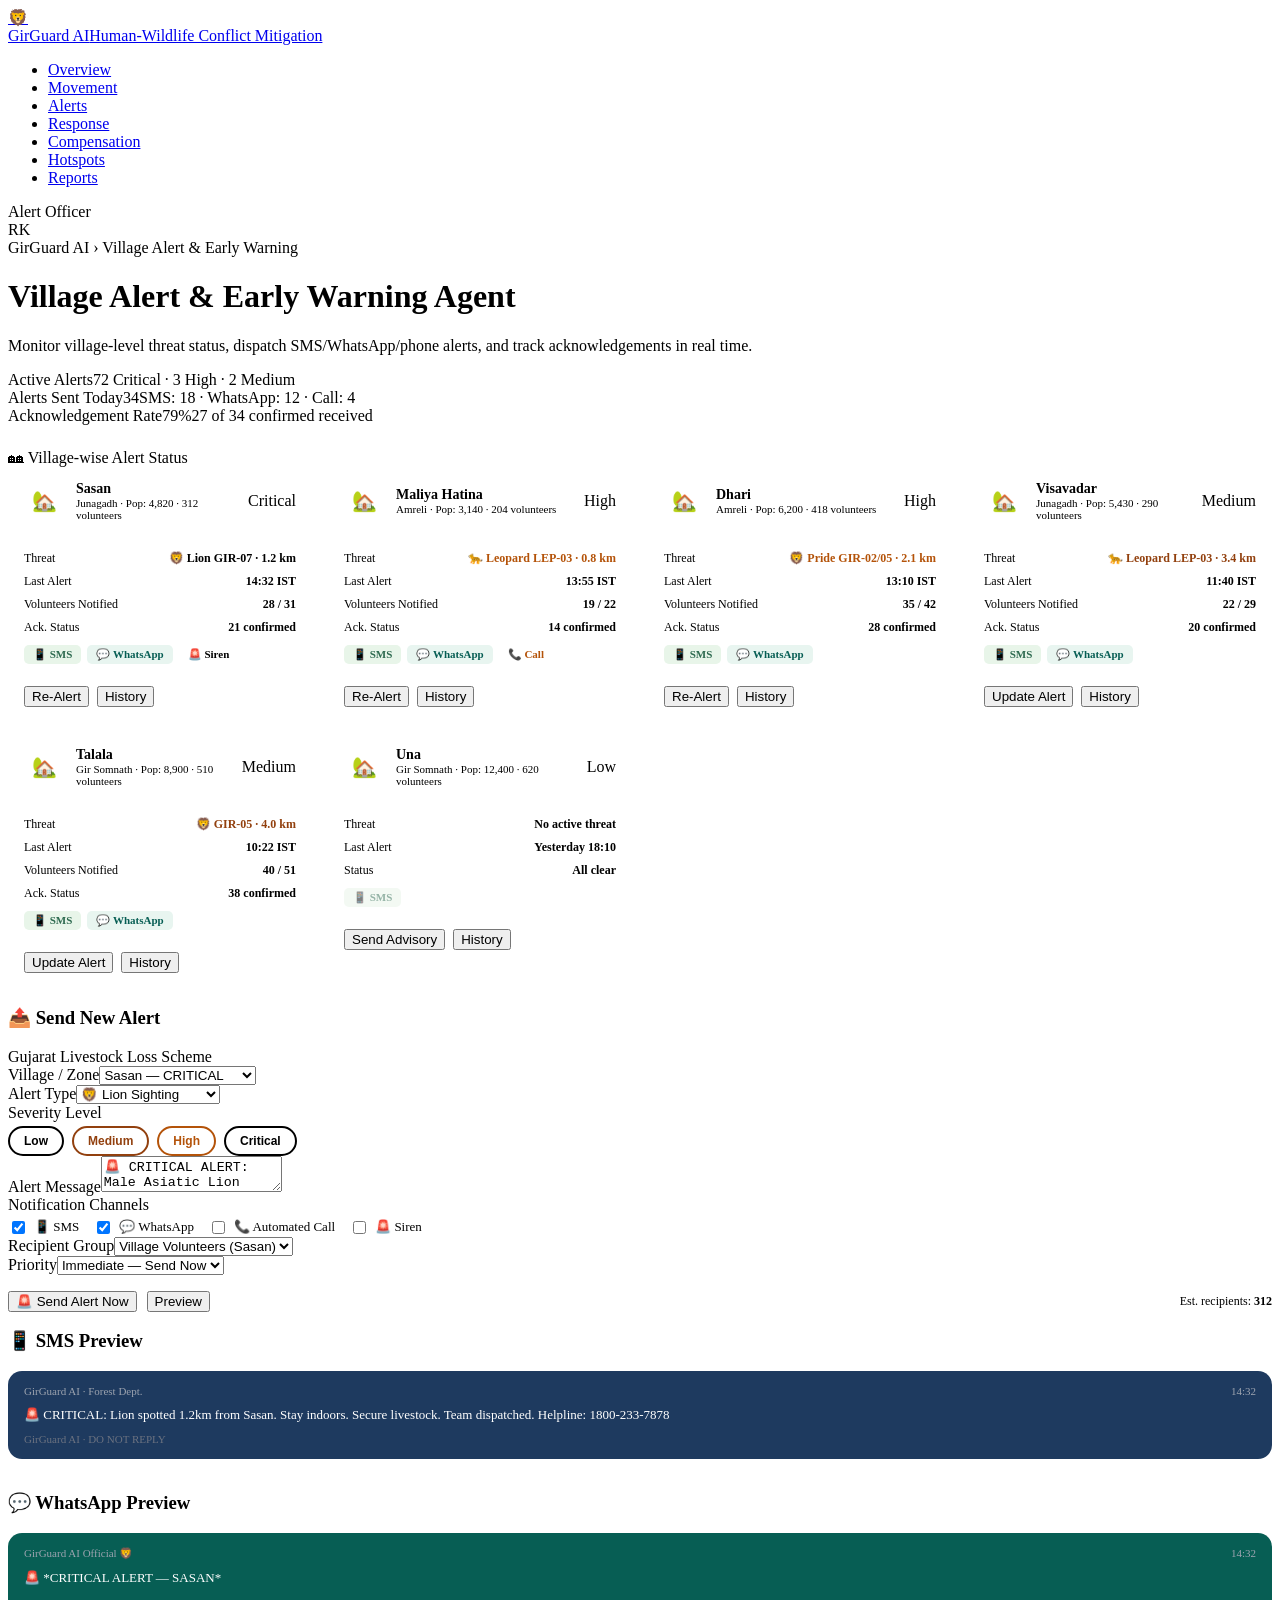
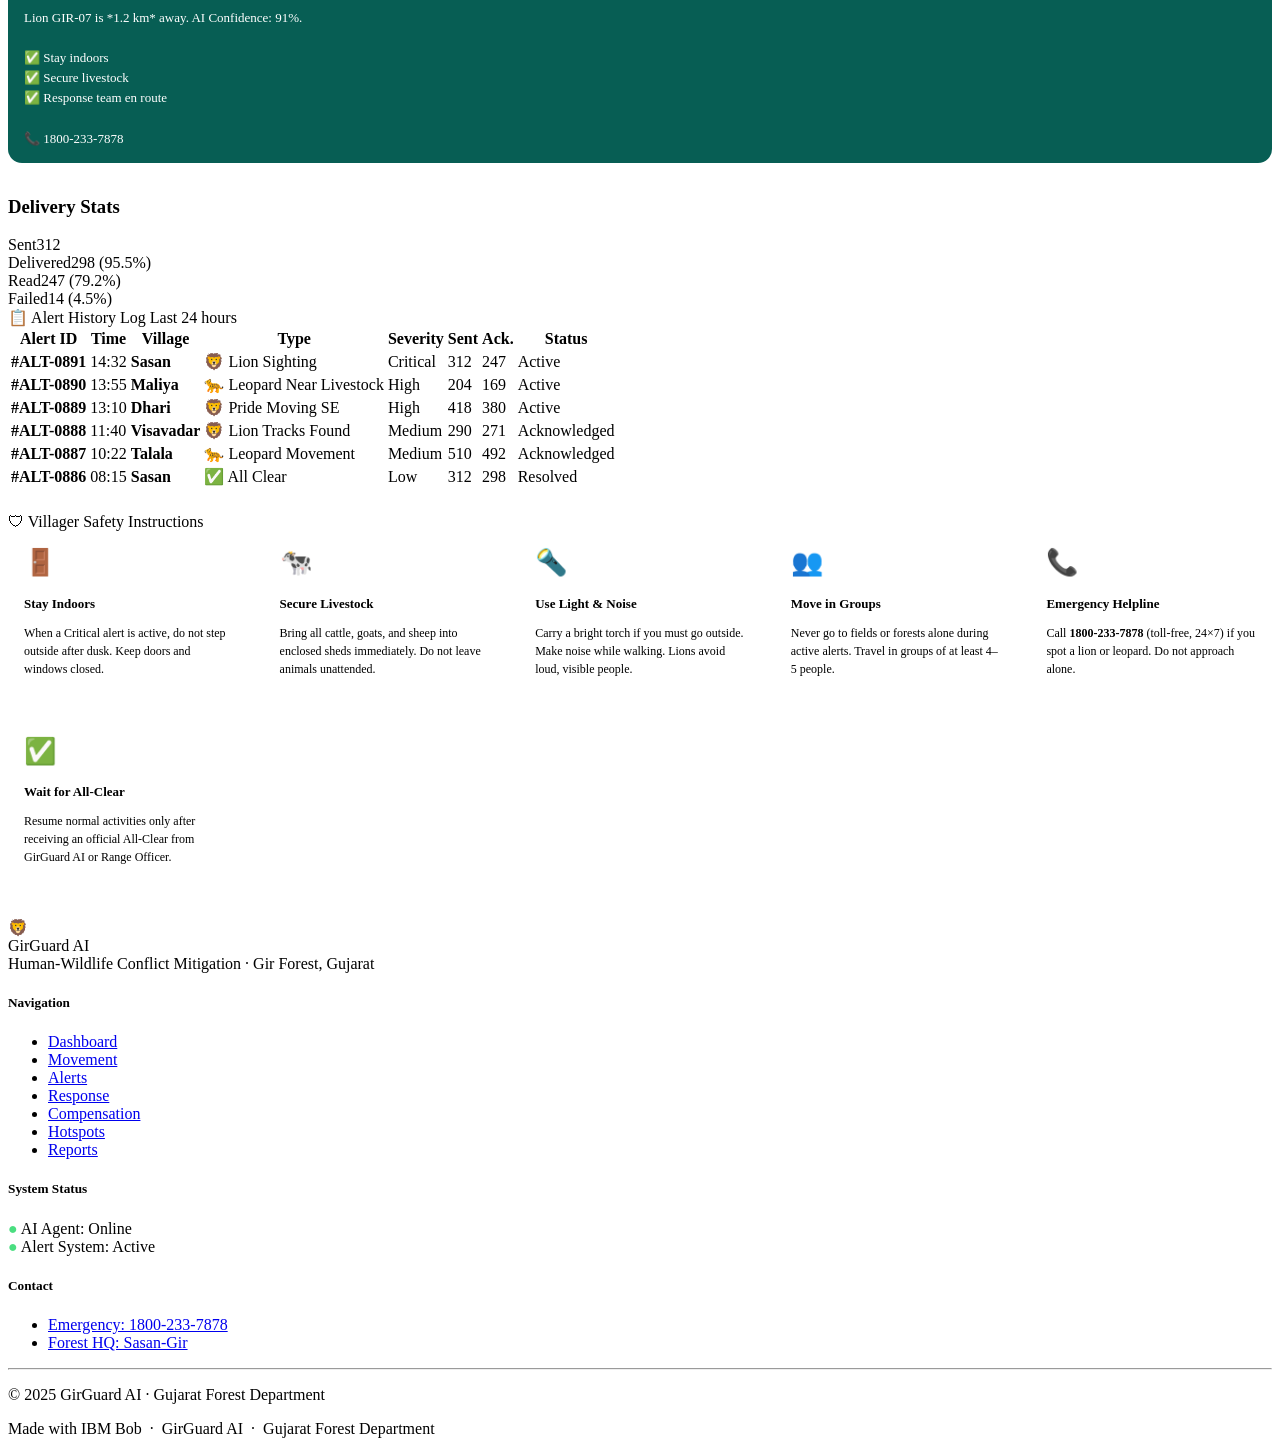
==== alerts.html @ aad35d70 "alert added" ====
<!DOCTYPE html>
<html lang="en">
<head>
<meta charset="UTF-8"/>
<meta name="viewport" content="width=device-width, initial-scale=1.0"/>
<title>GirGuard AI — Village Alerts</title>
<link rel="stylesheet" href="css/styles.css"/>
<style>
  .village-grid{display:grid;grid-template-columns:repeat(auto-fill,minmax(280px,1fr));gap:16px;margin-bottom:24px;}
  .village-card{background:var(--white);border:1px solid var(--border);border-radius:10px;overflow:hidden;}
  .village-card-top{padding:14px 16px;display:flex;align-items:center;gap:12px;border-bottom:1px solid var(--border);}
  .village-icon{width:40px;height:40px;border-radius:9px;display:flex;align-items:center;justify-content:center;font-size:20px;flex-shrink:0;}
  .vi-critical{background:var(--red-light);}
  .vi-high{background:var(--amber-light);}
  .vi-medium{background:var(--yellow-light);}
  .vi-low{background:var(--green-pale);}
  .village-name{font-size:14px;font-weight:700;}
  .village-dist{font-size:11px;color:var(--muted);}
  .village-card-body{padding:12px 16px;}
  .vc-row{display:flex;justify-content:space-between;font-size:12px;padding:4px 0;border-bottom:1px solid var(--border);}
  .vc-row:last-child{border-bottom:none;}
  .vc-label{color:var(--muted);}
  .vc-value{font-weight:600;}
  .village-card-footer{padding:10px 16px;border-top:1px solid var(--border);display:flex;gap:8px;}
  .channel-icons{display:flex;gap:6px;flex-wrap:wrap;margin-top:6px;}
  .ch-icon{padding:3px 9px;border-radius:5px;font-size:11px;font-weight:600;display:flex;align-items:center;gap:4px;}
  .ch-sms{background:#e8f5e9;color:#2d6a4f;}
  .ch-wa{background:#e8f5f0;color:#075e54;}
  .ch-call{background:var(--amber-light);color:#b45309;}
  .ch-siren{background:var(--red-light);color:var(--red);}
  .notif-preview{background:var(--charcoal);border-radius:14px;padding:14px 16px;color:#fff;margin-top:14px;}
  .notif-header{font-size:11px;color:#9ca3af;margin-bottom:8px;display:flex;justify-content:space-between;}
  .notif-body{font-size:13px;line-height:1.55;}
  .notif-footer{font-size:11px;color:#6b7280;margin-top:8px;}
  .notif-preview.wa{background:#075e54;}
  .notif-preview.sms{background:#1e3a5f;}
  .safety-grid{display:grid;grid-template-columns:repeat(auto-fill,minmax(220px,1fr));gap:14px;margin-bottom:24px;}
  .safety-card{background:var(--white);border:1px solid var(--border);border-radius:10px;padding:16px;}
  .safety-card .s-icon{font-size:26px;margin-bottom:8px;}
  .safety-card h4{font-size:13px;font-weight:700;color:var(--charcoal);margin-bottom:6px;}
  .safety-card p{font-size:12px;color:var(--muted);line-height:1.5;}
  .safety-card.s-critical{border-left:4px solid var(--red);}
  .safety-card.s-warning{border-left:4px solid var(--amber);}
  .safety-card.s-info{border-left:4px solid var(--blue);}
  .safety-card.s-good{border-left:4px solid var(--green);}
  .sev-selector{display:flex;gap:8px;flex-wrap:wrap;margin-top:4px;}
  .sev-btn{padding:6px 14px;border-radius:20px;font-size:12px;font-weight:600;cursor:pointer;border:2px solid transparent;}
  .sev-low{background:var(--green-pale);color:var(--green-dark);border-color:var(--green);}
  .sev-medium{background:var(--yellow-light);color:#92400e;border-color:var(--yellow);}
  .sev-high{background:var(--amber-light);color:#b45309;border-color:var(--amber);}
  .sev-critical{background:var(--red-light);color:var(--red);border-color:var(--red);}
  .ch-checkboxes{display:flex;gap:14px;flex-wrap:wrap;margin-top:4px;}
  .ch-check{display:flex;align-items:center;gap:6px;font-size:13px;color:var(--slate);cursor:pointer;}
</style>
</head>
<body>
<nav class="navbar">
  <a class="navbar-brand" href="index.html"><div class="logo-icon">🦁</div><div class="brand-text">GirGuard AI<span class="tagline">Human-Wildlife Conflict Mitigation</span></div></a>
  <ul class="navbar-nav">
    <li><a href="index.html">Overview</a></li><li><a href="movement.html">Movement</a></li>
    <li><a href="alerts.html" class="active">Alerts</a></li><li><a href="response.html">Response</a></li>
    <li><a href="compensation.html">Compensation</a></li><li><a href="hotspots.html">Hotspots</a></li><li><a href="reports.html">Reports</a></li>
  </ul>
  <div class="navbar-right"><span class="role-badge">Alert Officer</span><div class="user-avatar">RK</div></div>
</nav>

<div class="page-wrap">
  <div class="page-header">
    <div class="breadcrumb">GirGuard AI › <span>Village Alert &amp; Early Warning</span></div>
    <h1>Village Alert &amp; Early Warning Agent</h1>
    <p>Monitor village-level threat status, dispatch SMS/WhatsApp/phone alerts, and track acknowledgements in real time.</p>
  </div>

  <div class="grid-3" style="margin-bottom:24px;">
    <div class="kpi-card kpi-accent-red"><span class="kpi-label">Active Alerts</span><span class="kpi-value" style="color:var(--red)">7</span><span class="kpi-sub">2 Critical · 3 High · 2 Medium</span></div>
    <div class="kpi-card kpi-accent-blue"><span class="kpi-label">Alerts Sent Today</span><span class="kpi-value" style="color:var(--blue)">34</span><span class="kpi-sub">SMS: 18 · WhatsApp: 12 · Call: 4</span></div>
    <div class="kpi-card kpi-accent-green"><span class="kpi-label">Acknowledgement Rate</span><span class="kpi-value" style="color:var(--green)">79%</span><span class="kpi-sub">27 of 34 confirmed received</span></div>
  </div>

  <div class="section-title">🏘 Village-wise Alert Status</div>
  <div class="village-grid">
    <div class="village-card">
      <div class="village-card-top"><div class="village-icon vi-critical">🏡</div><div style="flex:1;"><div class="village-name">Sasan</div><div class="village-dist">Junagadh · Pop: 4,820 · 312 volunteers</div></div><span class="badge badge-critical">Critical</span></div>
      <div class="village-card-body">
        <div class="vc-row"><span class="vc-label">Threat</span><span class="vc-value" style="color:var(--red);">🦁 Lion GIR-07 · 1.2 km</span></div>
        <div class="vc-row"><span class="vc-label">Last Alert</span><span class="vc-value">14:32 IST</span></div>
        <div class="vc-row"><span class="vc-label">Volunteers Notified</span><span class="vc-value">28 / 31</span></div>
        <div class="vc-row"><span class="vc-label">Ack. Status</span><span class="vc-value" style="color:var(--green);">21 confirmed</span></div>
        <div class="channel-icons"><span class="ch-icon ch-sms">📱 SMS</span><span class="ch-icon ch-wa">💬 WhatsApp</span><span class="ch-icon ch-siren">🚨 Siren</span></div>
      </div>
      <div class="village-card-footer"><button class="btn btn-danger btn-sm">Re-Alert</button><button class="btn btn-outline btn-sm">History</button></div>
    </div>
    <div class="village-card">
      <div class="village-card-top"><div class="village-icon vi-high">🏡</div><div style="flex:1;"><div class="village-name">Maliya Hatina</div><div class="village-dist">Amreli · Pop: 3,140 · 204 volunteers</div></div><span class="badge badge-high">High</span></div>
      <div class="village-card-body">
        <div class="vc-row"><span class="vc-label">Threat</span><span class="vc-value" style="color:#b45309;">🐆 Leopard LEP-03 · 0.8 km</span></div>
        <div class="vc-row"><span class="vc-label">Last Alert</span><span class="vc-value">13:55 IST</span></div>
        <div class="vc-row"><span class="vc-label">Volunteers Notified</span><span class="vc-value">19 / 22</span></div>
        <div class="vc-row"><span class="vc-label">Ack. Status</span><span class="vc-value" style="color:var(--amber);">14 confirmed</span></div>
        <div class="channel-icons"><span class="ch-icon ch-sms">📱 SMS</span><span class="ch-icon ch-wa">💬 WhatsApp</span><span class="ch-icon ch-call">📞 Call</span></div>
      </div>
      <div class="village-card-footer"><button class="btn btn-amber btn-sm">Re-Alert</button><button class="btn btn-outline btn-sm">History</button></div>
    </div>
    <div class="village-card">
      <div class="village-card-top"><div class="village-icon vi-high">🏡</div><div style="flex:1;"><div class="village-name">Dhari</div><div class="village-dist">Amreli · Pop: 6,200 · 418 volunteers</div></div><span class="badge badge-high">High</span></div>
      <div class="village-card-body">
        <div class="vc-row"><span class="vc-label">Threat</span><span class="vc-value" style="color:#b45309;">🦁 Pride GIR-02/05 · 2.1 km</span></div>
        <div class="vc-row"><span class="vc-label">Last Alert</span><span class="vc-value">13:10 IST</span></div>
        <div class="vc-row"><span class="vc-label">Volunteers Notified</span><span class="vc-value">35 / 42</span></div>
        <div class="vc-row"><span class="vc-label">Ack. Status</span><span class="vc-value" style="color:var(--amber);">28 confirmed</span></div>
        <div class="channel-icons"><span class="ch-icon ch-sms">📱 SMS</span><span class="ch-icon ch-wa">💬 WhatsApp</span></div>
      </div>
      <div class="village-card-footer"><button class="btn btn-amber btn-sm">Re-Alert</button><button class="btn btn-outline btn-sm">History</button></div>
    </div>
    <div class="village-card">
      <div class="village-card-top"><div class="village-icon vi-medium">🏡</div><div style="flex:1;"><div class="village-name">Visavadar</div><div class="village-dist">Junagadh · Pop: 5,430 · 290 volunteers</div></div><span class="badge badge-medium">Medium</span></div>
      <div class="village-card-body">
        <div class="vc-row"><span class="vc-label">Threat</span><span class="vc-value" style="color:#92400e;">🐆 Leopard LEP-03 · 3.4 km</span></div>
        <div class="vc-row"><span class="vc-label">Last Alert</span><span class="vc-value">11:40 IST</span></div>
        <div class="vc-row"><span class="vc-label">Volunteers Notified</span><span class="vc-value">22 / 29</span></div>
        <div class="vc-row"><span class="vc-label">Ack. Status</span><span class="vc-value" style="color:var(--green);">20 confirmed</span></div>
        <div class="channel-icons"><span class="ch-icon ch-sms">📱 SMS</span><span class="ch-icon ch-wa">💬 WhatsApp</span></div>
      </div>
      <div class="village-card-footer"><button class="btn btn-green btn-sm">Update Alert</button><button class="btn btn-outline btn-sm">History</button></div>
    </div>
    <div class="village-card">
      <div class="village-card-top"><div class="village-icon vi-medium">🏡</div><div style="flex:1;"><div class="village-name">Talala</div><div class="village-dist">Gir Somnath · Pop: 8,900 · 510 volunteers</div></div><span class="badge badge-medium">Medium</span></div>
      <div class="village-card-body">
        <div class="vc-row"><span class="vc-label">Threat</span><span class="vc-value" style="color:#92400e;">🦁 GIR-05 · 4.0 km</span></div>
        <div class="vc-row"><span class="vc-label">Last Alert</span><span class="vc-value">10:22 IST</span></div>
        <div class="vc-row"><span class="vc-label">Volunteers Notified</span><span class="vc-value">40 / 51</span></div>
        <div class="vc-row"><span class="vc-label">Ack. Status</span><span class="vc-value" style="color:var(--green);">38 confirmed</span></div>
        <div class="channel-icons"><span class="ch-icon ch-sms">📱 SMS</span><span class="ch-icon ch-wa">💬 WhatsApp</span></div>
      </div>
      <div class="village-card-footer"><button class="btn btn-green btn-sm">Update Alert</button><button class="btn btn-outline btn-sm">History</button></div>
    </div>
    <div class="village-card">
      <div class="village-card-top"><div class="village-icon vi-low">🏡</div><div style="flex:1;"><div class="village-name">Una</div><div class="village-dist">Gir Somnath · Pop: 12,400 · 620 volunteers</div></div><span class="badge badge-low">Low</span></div>
      <div class="village-card-body">
        <div class="vc-row"><span class="vc-label">Threat</span><span class="vc-value" style="color:var(--green);">No active threat</span></div>
        <div class="vc-row"><span class="vc-label">Last Alert</span><span class="vc-value">Yesterday 18:10</span></div>
        <div class="vc-row"><span class="vc-label">Status</span><span class="vc-value" style="color:var(--green);">All clear</span></div>
        <div class="channel-icons"><span class="ch-icon ch-sms" style="opacity:0.5;">📱 SMS</span></div>
      </div>
      <div class="village-card-footer"><button class="btn btn-outline btn-sm">Send Advisory</button><button class="btn btn-outline btn-sm">History</button></div>
    </div>
  </div>

  <!-- SEND ALERT + PREVIEW -->
  <div class="grid-32">
    <div class="card">
      <div class="card-header"><h3>📤 Send New Alert</h3><span class="card-meta">Gujarat Livestock Loss Scheme</span></div>
      <div class="card-body">
        <div class="form-grid">
          <div class="form-group"><label>Village / Zone</label><select><option>Sasan — CRITICAL</option><option>Maliya Hatina — HIGH</option><option>Dhari — HIGH</option><option>Visavadar — MEDIUM</option><option>All High-Risk Villages</option></select></div>
          <div class="form-group"><label>Alert Type</label><select><option>🦁 Lion Sighting</option><option>🐆 Leopard Sighting</option><option>⚠️ Livestock Kill</option><option>🚨 Human Injury</option><option>✅ All Clear</option></select></div>
          <div class="form-group full"><label>Severity Level</label><div class="sev-selector"><button class="sev-btn sev-low">Low</button><button class="sev-btn sev-medium">Medium</button><button class="sev-btn sev-high">High</button><button class="sev-btn sev-critical">Critical</button></div></div>
          <div class="form-group full"><label>Alert Message</label><textarea>🚨 CRITICAL ALERT: Male Asiatic Lion spotted 1.2 km from Sasan village. Stay indoors. Secure livestock. Forest team is on the way. — GirGuard AI / Gujarat Forest Dept.</textarea></div>
          <div class="form-group full"><label>Notification Channels</label><div class="ch-checkboxes"><label class="ch-check"><input type="checkbox" checked> 📱 SMS</label><label class="ch-check"><input type="checkbox" checked> 💬 WhatsApp</label><label class="ch-check"><input type="checkbox"> 📞 Automated Call</label><label class="ch-check"><input type="checkbox"> 🚨 Siren</label></div></div>
          <div class="form-group"><label>Recipient Group</label><select><option>Village Volunteers (Sasan)</option><option>Forest Range Officers</option><option>All Registered Villagers</option></select></div>
          <div class="form-group"><label>Priority</label><select><option>Immediate — Send Now</option><option>Scheduled</option><option>Repeat Every 30 min</option></select></div>
        </div>
        <div style="display:flex;gap:10px;margin-top:16px;flex-wrap:wrap;align-items:center;">
          <button class="btn btn-danger">🚨 Send Alert Now</button>
          <button class="btn btn-outline">Preview</button>
          <span style="font-size:12px;color:var(--muted);margin-left:auto;">Est. recipients: <strong>312</strong></span>
        </div>
      </div>
    </div>
    <div style="display:flex;flex-direction:column;gap:14px;">
      <div class="card"><div class="card-header"><h3>📱 SMS Preview</h3></div><div class="card-body"><div class="notif-preview sms"><div class="notif-header"><span>GirGuard AI · Forest Dept.</span><span>14:32</span></div><div class="notif-body">🚨 CRITICAL: Lion spotted 1.2km from Sasan. Stay indoors. Secure livestock. Team dispatched. Helpline: 1800-233-7878</div><div class="notif-footer">GirGuard AI · DO NOT REPLY</div></div></div></div>
      <div class="card"><div class="card-header"><h3>💬 WhatsApp Preview</h3></div><div class="card-body"><div class="notif-preview wa"><div class="notif-header"><span>GirGuard AI Official 🦁</span><span>14:32</span></div><div class="notif-body">🚨 *CRITICAL ALERT — SASAN*<br/><br/>Lion GIR-07 is *1.2 km* away. AI Confidence: 91%.<br/><br/>✅ Stay indoors<br/>✅ Secure livestock<br/>✅ Response team en route<br/><br/>📞 1800-233-7878</div></div></div></div>
      <div class="card"><div class="card-header"><h3>Delivery Stats</h3></div><div class="card-body"><div class="stat-row"><span class="label">Sent</span><span class="value" style="color:var(--green);">312</span></div><div class="stat-row"><span class="label">Delivered</span><span class="value" style="color:var(--green);">298 (95.5%)</span></div><div class="stat-row"><span class="label">Read</span><span class="value" style="color:var(--blue);">247 (79.2%)</span></div><div class="stat-row"><span class="label">Failed</span><span class="value" style="color:var(--red);">14 (4.5%)</span></div></div></div>
    </div>
  </div>

  <!-- ALERT HISTORY -->
  <div class="section-title">📋 Alert History Log <span class="sub">Last 24 hours</span></div>
  <div class="card" style="margin-bottom:24px;"><div class="card-body" style="padding:0;">
    <table>
      <thead><tr><th>Alert ID</th><th>Time</th><th>Village</th><th>Type</th><th>Severity</th><th>Sent</th><th>Ack.</th><th>Status</th></tr></thead>
      <tbody>
        <tr><td style="font-weight:600;color:var(--green-dark);">#ALT-0891</td><td>14:32</td><td><strong>Sasan</strong></td><td>🦁 Lion Sighting</td><td><span class="badge badge-critical">Critical</span></td><td>312</td><td style="color:var(--green);">247</td><td><span class="badge badge-sent">Active</span></td></tr>
        <tr><td style="font-weight:600;color:var(--green-dark);">#ALT-0890</td><td>13:55</td><td><strong>Maliya</strong></td><td>🐆 Leopard Near Livestock</td><td><span class="badge badge-high">High</span></td><td>204</td><td style="color:var(--green);">169</td><td><span class="badge badge-sent">Active</span></td></tr>
        <tr><td style="font-weight:600;color:var(--green-dark);">#ALT-0889</td><td>13:10</td><td><strong>Dhari</strong></td><td>🦁 Pride Moving SE</td><td><span class="badge badge-high">High</span></td><td>418</td><td style="color:var(--green);">380</td><td><span class="badge badge-sent">Active</span></td></tr>
        <tr><td style="font-weight:600;color:var(--green-dark);">#ALT-0888</td><td>11:40</td><td><strong>Visavadar</strong></td><td>🦁 Lion Tracks Found</td><td><span class="badge badge-medium">Medium</span></td><td>290</td><td style="color:var(--green);">271</td><td><span class="badge badge-ack">Acknowledged</span></td></tr>
        <tr><td style="font-weight:600;color:var(--green-dark);">#ALT-0887</td><td>10:22</td><td><strong>Talala</strong></td><td>🐆 Leopard Movement</td><td><span class="badge badge-medium">Medium</span></td><td>510</td><td style="color:var(--green);">492</td><td><span class="badge badge-ack">Acknowledged</span></td></tr>
        <tr><td style="font-weight:600;color:var(--green-dark);">#ALT-0886</td><td>08:15</td><td><strong>Sasan</strong></td><td>✅ All Clear</td><td><span class="badge badge-low">Low</span></td><td>312</td><td style="color:var(--green);">298</td><td><span class="badge badge-ack">Resolved</span></td></tr>
      </tbody>
    </table>
  </div></div>

  <!-- SAFETY INSTRUCTIONS -->
  <div class="section-title">🛡 Villager Safety Instructions</div>
  <div class="safety-grid">
    <div class="safety-card s-critical"><div class="s-icon">🚪</div><h4>Stay Indoors</h4><p>When a Critical alert is active, do not step outside after dusk. Keep doors and windows closed.</p></div>
    <div class="safety-card s-critical"><div class="s-icon">🐄</div><h4>Secure Livestock</h4><p>Bring all cattle, goats, and sheep into enclosed sheds immediately. Do not leave animals unattended.</p></div>
    <div class="safety-card s-warning"><div class="s-icon">🔦</div><h4>Use Light &amp; Noise</h4><p>Carry a bright torch if you must go outside. Make noise while walking. Lions avoid loud, visible people.</p></div>
    <div class="safety-card s-warning"><div class="s-icon">👥</div><h4>Move in Groups</h4><p>Never go to fields or forests alone during active alerts. Travel in groups of at least 4–5 people.</p></div>
    <div class="safety-card s-info"><div class="s-icon">📞</div><h4>Emergency Helpline</h4><p>Call <strong>1800-233-7878</strong> (toll-free, 24×7) if you spot a lion or leopard. Do not approach alone.</p></div>
    <div class="safety-card s-good"><div class="s-icon">✅</div><h4>Wait for All-Clear</h4><p>Resume normal activities only after receiving an official All-Clear from GirGuard AI or Range Officer.</p></div>
  </div>

</div>

<footer class="site-footer">
  <div class="footer-top">
    <div class="footer-brand"><div class="brand-name"><div class="logo-icon">🦁</div> GirGuard AI</div><div class="brand-tagline">Human-Wildlife Conflict Mitigation · Gir Forest, Gujarat</div></div>
    <div class="footer-col"><h5>Navigation</h5><ul><li><a href="index.html">Dashboard</a></li><li><a href="movement.html">Movement</a></li><li><a href="alerts.html">Alerts</a></li><li><a href="response.html">Response</a></li><li><a href="compensation.html">Compensation</a></li><li><a href="hotspots.html">Hotspots</a></li><li><a href="reports.html">Reports</a></li></ul></div>
    <div class="footer-col"><h5>System Status</h5><div class="f-stat"><span style="color:#4ade80;">●</span> AI Agent: Online</div><div class="f-stat"><span style="color:#4ade80;">●</span> Alert System: Active</div></div>
    <div class="footer-col"><h5>Contact</h5><ul><li><a href="#">Emergency: 1800-233-7878</a></li><li><a href="#">Forest HQ: Sasan-Gir</a></li></ul></div>
  </div>
  <hr class="footer-divider"/>
  <div class="footer-bottom"><p>© 2025 GirGuard AI · Gujarat Forest Department</p></div>
  <div class="bob-footer"><p>Made with IBM Bob &nbsp;·&nbsp; GirGuard AI &nbsp;·&nbsp; Gujarat Forest Department</p></div>
</footer>
</body>
</html>
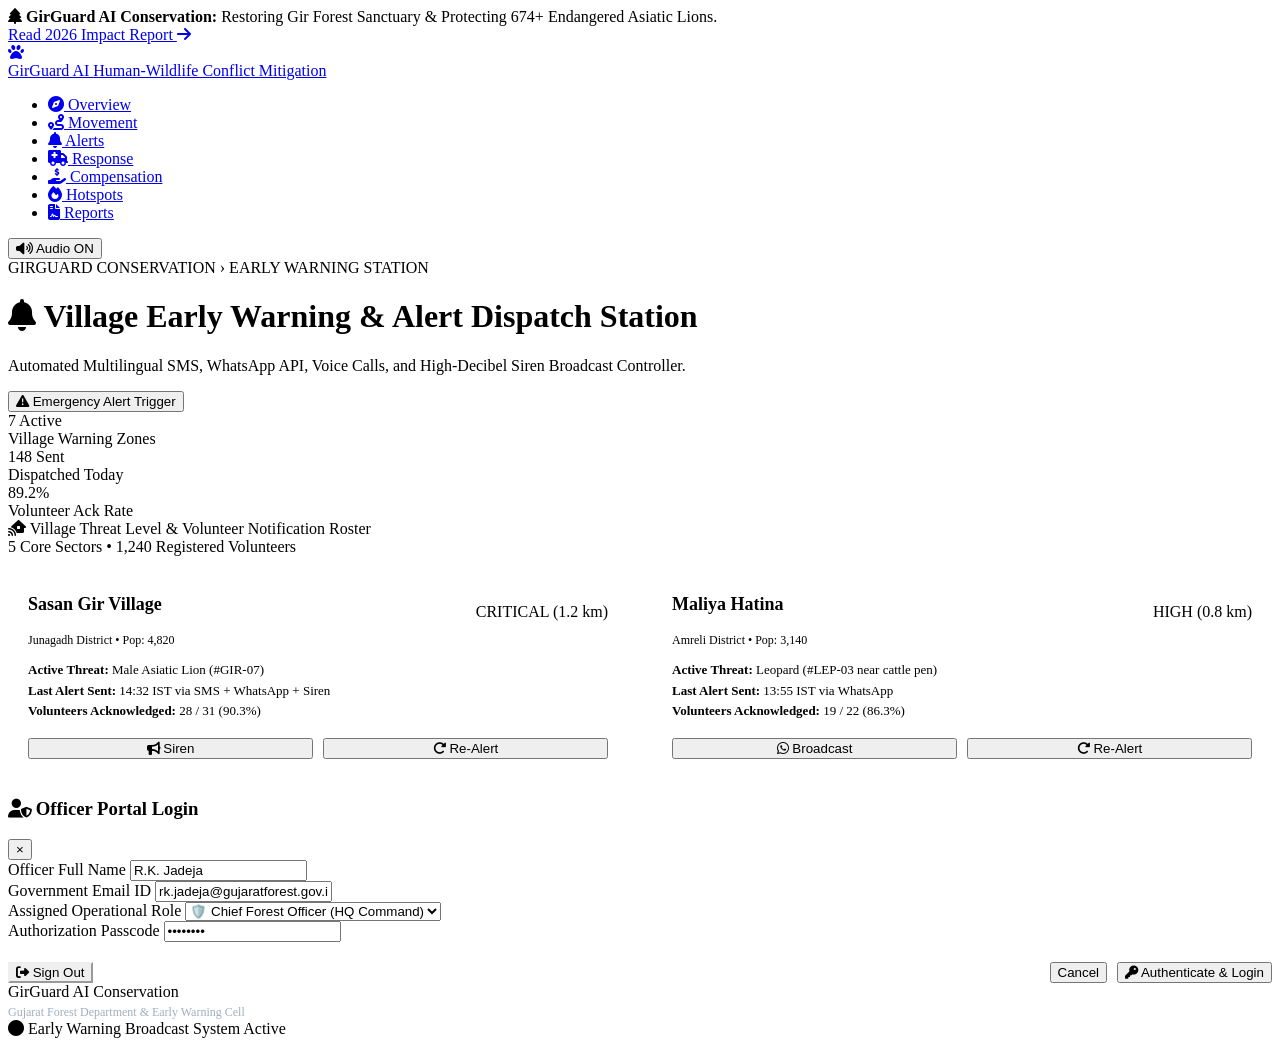
==== commit 001cd82c: "Uploaded All Files" ====
--- a/alerts.html
+++ b/alerts.html
@@ -3,216 +3,199 @@
 <head>
 <meta charset="UTF-8"/>
 <meta name="viewport" content="width=device-width, initial-scale=1.0"/>
-<title>GirGuard AI — Village Alerts</title>
+<title>GirGuard AI — Early Warning & Village Alert Station</title>
+<!-- Google Fonts: Plus Jakarta Sans & Outfit -->
+<link rel="preconnect" href="https://fonts.googleapis.com">
+<link rel="preconnect" href="https://fonts.gstatic.com" crossorigin>
+<link href="https://fonts.googleapis.com/css2?family=Outfit:wght@500;600;700;800&family=Plus+Jakarta+Sans:wght@400;500;600;700;800&display=swap" rel="stylesheet">
+<!-- FontAwesome 6 CDN -->
+<link rel="stylesheet" href="https://cdnjs.cloudflare.com/ajax/libs/font-awesome/6.5.1/css/all.min.css"/>
+<!-- WeForest Inspired Stylesheet -->
 <link rel="stylesheet" href="css/styles.css"/>
-<style>
-  .village-grid{display:grid;grid-template-columns:repeat(auto-fill,minmax(280px,1fr));gap:16px;margin-bottom:24px;}
-  .village-card{background:var(--white);border:1px solid var(--border);border-radius:10px;overflow:hidden;}
-  .village-card-top{padding:14px 16px;display:flex;align-items:center;gap:12px;border-bottom:1px solid var(--border);}
-  .village-icon{width:40px;height:40px;border-radius:9px;display:flex;align-items:center;justify-content:center;font-size:20px;flex-shrink:0;}
-  .vi-critical{background:var(--red-light);}
-  .vi-high{background:var(--amber-light);}
-  .vi-medium{background:var(--yellow-light);}
-  .vi-low{background:var(--green-pale);}
-  .village-name{font-size:14px;font-weight:700;}
-  .village-dist{font-size:11px;color:var(--muted);}
-  .village-card-body{padding:12px 16px;}
-  .vc-row{display:flex;justify-content:space-between;font-size:12px;padding:4px 0;border-bottom:1px solid var(--border);}
-  .vc-row:last-child{border-bottom:none;}
-  .vc-label{color:var(--muted);}
-  .vc-value{font-weight:600;}
-  .village-card-footer{padding:10px 16px;border-top:1px solid var(--border);display:flex;gap:8px;}
-  .channel-icons{display:flex;gap:6px;flex-wrap:wrap;margin-top:6px;}
-  .ch-icon{padding:3px 9px;border-radius:5px;font-size:11px;font-weight:600;display:flex;align-items:center;gap:4px;}
-  .ch-sms{background:#e8f5e9;color:#2d6a4f;}
-  .ch-wa{background:#e8f5f0;color:#075e54;}
-  .ch-call{background:var(--amber-light);color:#b45309;}
-  .ch-siren{background:var(--red-light);color:var(--red);}
-  .notif-preview{background:var(--charcoal);border-radius:14px;padding:14px 16px;color:#fff;margin-top:14px;}
-  .notif-header{font-size:11px;color:#9ca3af;margin-bottom:8px;display:flex;justify-content:space-between;}
-  .notif-body{font-size:13px;line-height:1.55;}
-  .notif-footer{font-size:11px;color:#6b7280;margin-top:8px;}
-  .notif-preview.wa{background:#075e54;}
-  .notif-preview.sms{background:#1e3a5f;}
-  .safety-grid{display:grid;grid-template-columns:repeat(auto-fill,minmax(220px,1fr));gap:14px;margin-bottom:24px;}
-  .safety-card{background:var(--white);border:1px solid var(--border);border-radius:10px;padding:16px;}
-  .safety-card .s-icon{font-size:26px;margin-bottom:8px;}
-  .safety-card h4{font-size:13px;font-weight:700;color:var(--charcoal);margin-bottom:6px;}
-  .safety-card p{font-size:12px;color:var(--muted);line-height:1.5;}
-  .safety-card.s-critical{border-left:4px solid var(--red);}
-  .safety-card.s-warning{border-left:4px solid var(--amber);}
-  .safety-card.s-info{border-left:4px solid var(--blue);}
-  .safety-card.s-good{border-left:4px solid var(--green);}
-  .sev-selector{display:flex;gap:8px;flex-wrap:wrap;margin-top:4px;}
-  .sev-btn{padding:6px 14px;border-radius:20px;font-size:12px;font-weight:600;cursor:pointer;border:2px solid transparent;}
-  .sev-low{background:var(--green-pale);color:var(--green-dark);border-color:var(--green);}
-  .sev-medium{background:var(--yellow-light);color:#92400e;border-color:var(--yellow);}
-  .sev-high{background:var(--amber-light);color:#b45309;border-color:var(--amber);}
-  .sev-critical{background:var(--red-light);color:var(--red);border-color:var(--red);}
-  .ch-checkboxes{display:flex;gap:14px;flex-wrap:wrap;margin-top:4px;}
-  .ch-check{display:flex;align-items:center;gap:6px;font-size:13px;color:var(--slate);cursor:pointer;}
-</style>
 </head>
 <body>
+
+<!-- WEFOREST TOP NOTICE -->
+<div class="wf-top-notice">
+  <div>
+    <i class="fa-solid fa-tree"></i> <strong>GirGuard AI Conservation:</strong> Restoring Gir Forest Sanctuary & Protecting 674+ Endangered Asiatic Lions.
+  </div>
+  <div>
+    <a href="reports.html">Read 2026 Impact Report <i class="fa-solid fa-arrow-right"></i></a>
+  </div>
+</div>
+
+<!-- WEFOREST NAVBAR -->
 <nav class="navbar">
-  <a class="navbar-brand" href="index.html"><div class="logo-icon">🦁</div><div class="brand-text">GirGuard AI<span class="tagline">Human-Wildlife Conflict Mitigation</span></div></a>
+  <a class="navbar-brand" href="index.html">
+    <div class="logo-badge"><i class="fa-solid fa-paw"></i></div>
+    <div class="brand-title">
+      GirGuard AI
+      <span class="gov-tag">Human-Wildlife Conflict Mitigation</span>
+    </div>
+  </a>
+
   <ul class="navbar-nav">
-    <li><a href="index.html">Overview</a></li><li><a href="movement.html">Movement</a></li>
-    <li><a href="alerts.html" class="active">Alerts</a></li><li><a href="response.html">Response</a></li>
-    <li><a href="compensation.html">Compensation</a></li><li><a href="hotspots.html">Hotspots</a></li><li><a href="reports.html">Reports</a></li>
+    <li><a href="index.html"><i class="fa-solid fa-compass"></i> Overview</a></li>
+    <li><a href="movement.html"><i class="fa-solid fa-route"></i> Movement</a></li>
+    <li><a href="alerts.html" class="active"><i class="fa-solid fa-bell"></i> Alerts</a></li>
+    <li><a href="response.html"><i class="fa-solid fa-truck-medical"></i> Response</a></li>
+    <li><a href="compensation.html"><i class="fa-solid fa-hand-holding-dollar"></i> Compensation</a></li>
+    <li><a href="hotspots.html"><i class="fa-solid fa-fire"></i> Hotspots</a></li>
+    <li><a href="reports.html"><i class="fa-solid fa-file-contract"></i> Reports</a></li>
   </ul>
-  <div class="navbar-right"><span class="role-badge">Alert Officer</span><div class="user-avatar">RK</div></div>
+
+  <div class="navbar-right">
+    <button id="audio-toggle" class="btn btn-outline btn-sm"><i class="fa-solid fa-volume-high"></i> Audio ON</button>
+    <div class="user-profile">
+      <!-- Rendered dynamically by realtime.js -->
+    </div>
+  </div>
 </nav>
 
 <div class="page-wrap">
+
   <div class="page-header">
-    <div class="breadcrumb">GirGuard AI › <span>Village Alert &amp; Early Warning</span></div>
-    <h1>Village Alert &amp; Early Warning Agent</h1>
-    <p>Monitor village-level threat status, dispatch SMS/WhatsApp/phone alerts, and track acknowledgements in real time.</p>
-  </div>
-
-  <div class="grid-3" style="margin-bottom:24px;">
-    <div class="kpi-card kpi-accent-red"><span class="kpi-label">Active Alerts</span><span class="kpi-value" style="color:var(--red)">7</span><span class="kpi-sub">2 Critical · 3 High · 2 Medium</span></div>
-    <div class="kpi-card kpi-accent-blue"><span class="kpi-label">Alerts Sent Today</span><span class="kpi-value" style="color:var(--blue)">34</span><span class="kpi-sub">SMS: 18 · WhatsApp: 12 · Call: 4</span></div>
-    <div class="kpi-card kpi-accent-green"><span class="kpi-label">Acknowledgement Rate</span><span class="kpi-value" style="color:var(--green)">79%</span><span class="kpi-sub">27 of 34 confirmed received</span></div>
-  </div>
-
-  <div class="section-title">🏘 Village-wise Alert Status</div>
-  <div class="village-grid">
-    <div class="village-card">
-      <div class="village-card-top"><div class="village-icon vi-critical">🏡</div><div style="flex:1;"><div class="village-name">Sasan</div><div class="village-dist">Junagadh · Pop: 4,820 · 312 volunteers</div></div><span class="badge badge-critical">Critical</span></div>
-      <div class="village-card-body">
-        <div class="vc-row"><span class="vc-label">Threat</span><span class="vc-value" style="color:var(--red);">🦁 Lion GIR-07 · 1.2 km</span></div>
-        <div class="vc-row"><span class="vc-label">Last Alert</span><span class="vc-value">14:32 IST</span></div>
-        <div class="vc-row"><span class="vc-label">Volunteers Notified</span><span class="vc-value">28 / 31</span></div>
-        <div class="vc-row"><span class="vc-label">Ack. Status</span><span class="vc-value" style="color:var(--green);">21 confirmed</span></div>
-        <div class="channel-icons"><span class="ch-icon ch-sms">📱 SMS</span><span class="ch-icon ch-wa">💬 WhatsApp</span><span class="ch-icon ch-siren">🚨 Siren</span></div>
-      </div>
-      <div class="village-card-footer"><button class="btn btn-danger btn-sm">Re-Alert</button><button class="btn btn-outline btn-sm">History</button></div>
-    </div>
-    <div class="village-card">
-      <div class="village-card-top"><div class="village-icon vi-high">🏡</div><div style="flex:1;"><div class="village-name">Maliya Hatina</div><div class="village-dist">Amreli · Pop: 3,140 · 204 volunteers</div></div><span class="badge badge-high">High</span></div>
-      <div class="village-card-body">
-        <div class="vc-row"><span class="vc-label">Threat</span><span class="vc-value" style="color:#b45309;">🐆 Leopard LEP-03 · 0.8 km</span></div>
-        <div class="vc-row"><span class="vc-label">Last Alert</span><span class="vc-value">13:55 IST</span></div>
-        <div class="vc-row"><span class="vc-label">Volunteers Notified</span><span class="vc-value">19 / 22</span></div>
-        <div class="vc-row"><span class="vc-label">Ack. Status</span><span class="vc-value" style="color:var(--amber);">14 confirmed</span></div>
-        <div class="channel-icons"><span class="ch-icon ch-sms">📱 SMS</span><span class="ch-icon ch-wa">💬 WhatsApp</span><span class="ch-icon ch-call">📞 Call</span></div>
-      </div>
-      <div class="village-card-footer"><button class="btn btn-amber btn-sm">Re-Alert</button><button class="btn btn-outline btn-sm">History</button></div>
-    </div>
-    <div class="village-card">
-      <div class="village-card-top"><div class="village-icon vi-high">🏡</div><div style="flex:1;"><div class="village-name">Dhari</div><div class="village-dist">Amreli · Pop: 6,200 · 418 volunteers</div></div><span class="badge badge-high">High</span></div>
-      <div class="village-card-body">
-        <div class="vc-row"><span class="vc-label">Threat</span><span class="vc-value" style="color:#b45309;">🦁 Pride GIR-02/05 · 2.1 km</span></div>
-        <div class="vc-row"><span class="vc-label">Last Alert</span><span class="vc-value">13:10 IST</span></div>
-        <div class="vc-row"><span class="vc-label">Volunteers Notified</span><span class="vc-value">35 / 42</span></div>
-        <div class="vc-row"><span class="vc-label">Ack. Status</span><span class="vc-value" style="color:var(--amber);">28 confirmed</span></div>
-        <div class="channel-icons"><span class="ch-icon ch-sms">📱 SMS</span><span class="ch-icon ch-wa">💬 WhatsApp</span></div>
-      </div>
-      <div class="village-card-footer"><button class="btn btn-amber btn-sm">Re-Alert</button><button class="btn btn-outline btn-sm">History</button></div>
-    </div>
-    <div class="village-card">
-      <div class="village-card-top"><div class="village-icon vi-medium">🏡</div><div style="flex:1;"><div class="village-name">Visavadar</div><div class="village-dist">Junagadh · Pop: 5,430 · 290 volunteers</div></div><span class="badge badge-medium">Medium</span></div>
-      <div class="village-card-body">
-        <div class="vc-row"><span class="vc-label">Threat</span><span class="vc-value" style="color:#92400e;">🐆 Leopard LEP-03 · 3.4 km</span></div>
-        <div class="vc-row"><span class="vc-label">Last Alert</span><span class="vc-value">11:40 IST</span></div>
-        <div class="vc-row"><span class="vc-label">Volunteers Notified</span><span class="vc-value">22 / 29</span></div>
-        <div class="vc-row"><span class="vc-label">Ack. Status</span><span class="vc-value" style="color:var(--green);">20 confirmed</span></div>
-        <div class="channel-icons"><span class="ch-icon ch-sms">📱 SMS</span><span class="ch-icon ch-wa">💬 WhatsApp</span></div>
-      </div>
-      <div class="village-card-footer"><button class="btn btn-green btn-sm">Update Alert</button><button class="btn btn-outline btn-sm">History</button></div>
-    </div>
-    <div class="village-card">
-      <div class="village-card-top"><div class="village-icon vi-medium">🏡</div><div style="flex:1;"><div class="village-name">Talala</div><div class="village-dist">Gir Somnath · Pop: 8,900 · 510 volunteers</div></div><span class="badge badge-medium">Medium</span></div>
-      <div class="village-card-body">
-        <div class="vc-row"><span class="vc-label">Threat</span><span class="vc-value" style="color:#92400e;">🦁 GIR-05 · 4.0 km</span></div>
-        <div class="vc-row"><span class="vc-label">Last Alert</span><span class="vc-value">10:22 IST</span></div>
-        <div class="vc-row"><span class="vc-label">Volunteers Notified</span><span class="vc-value">40 / 51</span></div>
-        <div class="vc-row"><span class="vc-label">Ack. Status</span><span class="vc-value" style="color:var(--green);">38 confirmed</span></div>
-        <div class="channel-icons"><span class="ch-icon ch-sms">📱 SMS</span><span class="ch-icon ch-wa">💬 WhatsApp</span></div>
-      </div>
-      <div class="village-card-footer"><button class="btn btn-green btn-sm">Update Alert</button><button class="btn btn-outline btn-sm">History</button></div>
-    </div>
-    <div class="village-card">
-      <div class="village-card-top"><div class="village-icon vi-low">🏡</div><div style="flex:1;"><div class="village-name">Una</div><div class="village-dist">Gir Somnath · Pop: 12,400 · 620 volunteers</div></div><span class="badge badge-low">Low</span></div>
-      <div class="village-card-body">
-        <div class="vc-row"><span class="vc-label">Threat</span><span class="vc-value" style="color:var(--green);">No active threat</span></div>
-        <div class="vc-row"><span class="vc-label">Last Alert</span><span class="vc-value">Yesterday 18:10</span></div>
-        <div class="vc-row"><span class="vc-label">Status</span><span class="vc-value" style="color:var(--green);">All clear</span></div>
-        <div class="channel-icons"><span class="ch-icon ch-sms" style="opacity:0.5;">📱 SMS</span></div>
-      </div>
-      <div class="village-card-footer"><button class="btn btn-outline btn-sm">Send Advisory</button><button class="btn btn-outline btn-sm">History</button></div>
-    </div>
-  </div>
-
-  <!-- SEND ALERT + PREVIEW -->
-  <div class="grid-32">
-    <div class="card">
-      <div class="card-header"><h3>📤 Send New Alert</h3><span class="card-meta">Gujarat Livestock Loss Scheme</span></div>
-      <div class="card-body">
-        <div class="form-grid">
-          <div class="form-group"><label>Village / Zone</label><select><option>Sasan — CRITICAL</option><option>Maliya Hatina — HIGH</option><option>Dhari — HIGH</option><option>Visavadar — MEDIUM</option><option>All High-Risk Villages</option></select></div>
-          <div class="form-group"><label>Alert Type</label><select><option>🦁 Lion Sighting</option><option>🐆 Leopard Sighting</option><option>⚠️ Livestock Kill</option><option>🚨 Human Injury</option><option>✅ All Clear</option></select></div>
-          <div class="form-group full"><label>Severity Level</label><div class="sev-selector"><button class="sev-btn sev-low">Low</button><button class="sev-btn sev-medium">Medium</button><button class="sev-btn sev-high">High</button><button class="sev-btn sev-critical">Critical</button></div></div>
-          <div class="form-group full"><label>Alert Message</label><textarea>🚨 CRITICAL ALERT: Male Asiatic Lion spotted 1.2 km from Sasan village. Stay indoors. Secure livestock. Forest team is on the way. — GirGuard AI / Gujarat Forest Dept.</textarea></div>
-          <div class="form-group full"><label>Notification Channels</label><div class="ch-checkboxes"><label class="ch-check"><input type="checkbox" checked> 📱 SMS</label><label class="ch-check"><input type="checkbox" checked> 💬 WhatsApp</label><label class="ch-check"><input type="checkbox"> 📞 Automated Call</label><label class="ch-check"><input type="checkbox"> 🚨 Siren</label></div></div>
-          <div class="form-group"><label>Recipient Group</label><select><option>Village Volunteers (Sasan)</option><option>Forest Range Officers</option><option>All Registered Villagers</option></select></div>
-          <div class="form-group"><label>Priority</label><select><option>Immediate — Send Now</option><option>Scheduled</option><option>Repeat Every 30 min</option></select></div>
-        </div>
-        <div style="display:flex;gap:10px;margin-top:16px;flex-wrap:wrap;align-items:center;">
-          <button class="btn btn-danger">🚨 Send Alert Now</button>
-          <button class="btn btn-outline">Preview</button>
-          <span style="font-size:12px;color:var(--muted);margin-left:auto;">Est. recipients: <strong>312</strong></span>
-        </div>
-      </div>
-    </div>
-    <div style="display:flex;flex-direction:column;gap:14px;">
-      <div class="card"><div class="card-header"><h3>📱 SMS Preview</h3></div><div class="card-body"><div class="notif-preview sms"><div class="notif-header"><span>GirGuard AI · Forest Dept.</span><span>14:32</span></div><div class="notif-body">🚨 CRITICAL: Lion spotted 1.2km from Sasan. Stay indoors. Secure livestock. Team dispatched. Helpline: 1800-233-7878</div><div class="notif-footer">GirGuard AI · DO NOT REPLY</div></div></div></div>
-      <div class="card"><div class="card-header"><h3>💬 WhatsApp Preview</h3></div><div class="card-body"><div class="notif-preview wa"><div class="notif-header"><span>GirGuard AI Official 🦁</span><span>14:32</span></div><div class="notif-body">🚨 *CRITICAL ALERT — SASAN*<br/><br/>Lion GIR-07 is *1.2 km* away. AI Confidence: 91%.<br/><br/>✅ Stay indoors<br/>✅ Secure livestock<br/>✅ Response team en route<br/><br/>📞 1800-233-7878</div></div></div></div>
-      <div class="card"><div class="card-header"><h3>Delivery Stats</h3></div><div class="card-body"><div class="stat-row"><span class="label">Sent</span><span class="value" style="color:var(--green);">312</span></div><div class="stat-row"><span class="label">Delivered</span><span class="value" style="color:var(--green);">298 (95.5%)</span></div><div class="stat-row"><span class="label">Read</span><span class="value" style="color:var(--blue);">247 (79.2%)</span></div><div class="stat-row"><span class="label">Failed</span><span class="value" style="color:var(--red);">14 (4.5%)</span></div></div></div>
-    </div>
-  </div>
-
-  <!-- ALERT HISTORY -->
-  <div class="section-title">📋 Alert History Log <span class="sub">Last 24 hours</span></div>
-  <div class="card" style="margin-bottom:24px;"><div class="card-body" style="padding:0;">
-    <table>
-      <thead><tr><th>Alert ID</th><th>Time</th><th>Village</th><th>Type</th><th>Severity</th><th>Sent</th><th>Ack.</th><th>Status</th></tr></thead>
-      <tbody>
-        <tr><td style="font-weight:600;color:var(--green-dark);">#ALT-0891</td><td>14:32</td><td><strong>Sasan</strong></td><td>🦁 Lion Sighting</td><td><span class="badge badge-critical">Critical</span></td><td>312</td><td style="color:var(--green);">247</td><td><span class="badge badge-sent">Active</span></td></tr>
-        <tr><td style="font-weight:600;color:var(--green-dark);">#ALT-0890</td><td>13:55</td><td><strong>Maliya</strong></td><td>🐆 Leopard Near Livestock</td><td><span class="badge badge-high">High</span></td><td>204</td><td style="color:var(--green);">169</td><td><span class="badge badge-sent">Active</span></td></tr>
-        <tr><td style="font-weight:600;color:var(--green-dark);">#ALT-0889</td><td>13:10</td><td><strong>Dhari</strong></td><td>🦁 Pride Moving SE</td><td><span class="badge badge-high">High</span></td><td>418</td><td style="color:var(--green);">380</td><td><span class="badge badge-sent">Active</span></td></tr>
-        <tr><td style="font-weight:600;color:var(--green-dark);">#ALT-0888</td><td>11:40</td><td><strong>Visavadar</strong></td><td>🦁 Lion Tracks Found</td><td><span class="badge badge-medium">Medium</span></td><td>290</td><td style="color:var(--green);">271</td><td><span class="badge badge-ack">Acknowledged</span></td></tr>
-        <tr><td style="font-weight:600;color:var(--green-dark);">#ALT-0887</td><td>10:22</td><td><strong>Talala</strong></td><td>🐆 Leopard Movement</td><td><span class="badge badge-medium">Medium</span></td><td>510</td><td style="color:var(--green);">492</td><td><span class="badge badge-ack">Acknowledged</span></td></tr>
-        <tr><td style="font-weight:600;color:var(--green-dark);">#ALT-0886</td><td>08:15</td><td><strong>Sasan</strong></td><td>✅ All Clear</td><td><span class="badge badge-low">Low</span></td><td>312</td><td style="color:var(--green);">298</td><td><span class="badge badge-ack">Resolved</span></td></tr>
-      </tbody>
-    </table>
-  </div></div>
-
-  <!-- SAFETY INSTRUCTIONS -->
-  <div class="section-title">🛡 Villager Safety Instructions</div>
-  <div class="safety-grid">
-    <div class="safety-card s-critical"><div class="s-icon">🚪</div><h4>Stay Indoors</h4><p>When a Critical alert is active, do not step outside after dusk. Keep doors and windows closed.</p></div>
-    <div class="safety-card s-critical"><div class="s-icon">🐄</div><h4>Secure Livestock</h4><p>Bring all cattle, goats, and sheep into enclosed sheds immediately. Do not leave animals unattended.</p></div>
-    <div class="safety-card s-warning"><div class="s-icon">🔦</div><h4>Use Light &amp; Noise</h4><p>Carry a bright torch if you must go outside. Make noise while walking. Lions avoid loud, visible people.</p></div>
-    <div class="safety-card s-warning"><div class="s-icon">👥</div><h4>Move in Groups</h4><p>Never go to fields or forests alone during active alerts. Travel in groups of at least 4–5 people.</p></div>
-    <div class="safety-card s-info"><div class="s-icon">📞</div><h4>Emergency Helpline</h4><p>Call <strong>1800-233-7878</strong> (toll-free, 24×7) if you spot a lion or leopard. Do not approach alone.</p></div>
-    <div class="safety-card s-good"><div class="s-icon">✅</div><h4>Wait for All-Clear</h4><p>Resume normal activities only after receiving an official All-Clear from GirGuard AI or Range Officer.</p></div>
+    <div>
+      <div class="breadcrumb">GIRGUARD CONSERVATION › <span>EARLY WARNING STATION</span></div>
+      <div class="page-title">
+        <h1><i class="fa-solid fa-bell" style="color:var(--wf-red);"></i> Village Early Warning & Alert Dispatch Station</h1>
+      </div>
+      <p>Automated Multilingual SMS, WhatsApp API, Voice Calls, and High-Decibel Siren Broadcast Controller.</p>
+    </div>
+    <div>
+      <button class="btn btn-danger" onclick="simulateStrayingLion()"><i class="fa-solid fa-triangle-exclamation"></i> Emergency Alert Trigger</button>
+    </div>
+  </div>
+
+  <!-- IMPACT COUNTER STRIP -->
+  <div class="wf-impact-strip">
+    <div class="impact-item">
+      <div class="impact-val" style="color:var(--wf-red);">7 Active</div>
+      <div class="impact-label">Village Warning Zones</div>
+    </div>
+    <div class="impact-item">
+      <div class="impact-val">148 Sent</div>
+      <div class="impact-label">Dispatched Today</div>
+    </div>
+    <div class="impact-item">
+      <div class="impact-val" style="color:var(--wf-green-medium);">89.2%</div>
+      <div class="impact-label">Volunteer Ack Rate</div>
+    </div>
+  </div>
+
+  <!-- VILLAGE CARDS MATRIX -->
+  <div class="glass-panel">
+    <div class="panel-header">
+      <div class="panel-title">
+        <i class="fa-solid fa-house-signal" style="color:var(--wf-green-primary);"></i> Village Threat Level & Volunteer Notification Roster
+      </div>
+      <span class="panel-meta">5 Core Sectors • 1,240 Registered Volunteers</span>
+    </div>
+    <div class="panel-body">
+      <div style="display:grid;grid-template-columns:repeat(auto-fit, minmax(320px, 1fr));gap:24px;">
+        
+        <!-- SASAN VILLAGE -->
+        <div style="background:var(--wf-sand-bg);border:1px solid var(--wf-red);border-radius:16px;padding:20px;">
+          <div style="display:flex;justify-content:space-between;align-items:center;margin-bottom:12px;">
+            <div>
+              <h3 style="font-size:18px;color:var(--wf-text-dark);font-family:var(--wf-font-heading);">Sasan Gir Village</h3>
+              <div style="font-size:12px;color:var(--wf-text-muted);">Junagadh District • Pop: 4,820</div>
+            </div>
+            <span class="status-badge badge-critical">CRITICAL (1.2 km)</span>
+          </div>
+          <div style="font-size:13px;color:var(--wf-text-body);margin-bottom:16px;line-height:1.6;">
+            <b>Active Threat:</b> Male Asiatic Lion (#GIR-07)<br>
+            <b>Last Alert Sent:</b> 14:32 IST via SMS + WhatsApp + Siren<br>
+            <b>Volunteers Acknowledged:</b> 28 / 31 (90.3%)
+          </div>
+          <div style="display:flex;gap:10px;">
+            <button class="btn btn-danger btn-sm" style="flex:1;" onclick="triggerSirenBroadcast()"><i class="fa-solid fa-bullhorn"></i> Siren</button>
+            <button class="btn btn-outline btn-sm" style="flex:1;" onclick="triggerAlertToast('RE-SENT SMS', 'Re-sent SMS broadcast to 31 Sasan volunteers.', 'warning')"><i class="fa-solid fa-rotate-right"></i> Re-Alert</button>
+          </div>
+        </div>
+
+        <!-- MALIYA HATINA -->
+        <div style="background:var(--wf-sand-bg);border:1px solid var(--wf-amber);border-radius:16px;padding:20px;">
+          <div style="display:flex;justify-content:space-between;align-items:center;margin-bottom:12px;">
+            <div>
+              <h3 style="font-size:18px;color:var(--wf-text-dark);font-family:var(--wf-font-heading);">Maliya Hatina</h3>
+              <div style="font-size:12px;color:var(--wf-text-muted);">Amreli District • Pop: 3,140</div>
+            </div>
+            <span class="status-badge badge-high">HIGH (0.8 km)</span>
+          </div>
+          <div style="font-size:13px;color:var(--wf-text-body);margin-bottom:16px;line-height:1.6;">
+            <b>Active Threat:</b> Leopard (#LEP-03 near cattle pen)<br>
+            <b>Last Alert Sent:</b> 13:55 IST via WhatsApp<br>
+            <b>Volunteers Acknowledged:</b> 19 / 22 (86.3%)
+          </div>
+          <div style="display:flex;gap:10px;">
+            <button class="btn btn-accent btn-sm" style="flex:1;" onclick="triggerAlertToast('WHATSAPP SENT', 'WhatsApp broadcast sent to Maliya village group.', 'warning')"><i class="fa-brands fa-whatsapp"></i> Broadcast</button>
+            <button class="btn btn-outline btn-sm" style="flex:1;" onclick="triggerAlertToast('RE-ALERT', 'Re-alerting Maliya volunteers.', 'warning')"><i class="fa-solid fa-rotate-right"></i> Re-Alert</button>
+          </div>
+        </div>
+
+      </div>
+    </div>
   </div>
 
 </div>
 
+<!-- OFFICER LOGIN MODAL -->
+<div class="modal-backdrop" id="login-modal">
+  <div class="modal-box">
+    <div class="modal-header">
+      <h3><i class="fa-solid fa-user-shield" style="color:var(--wf-green-primary);"></i> Officer Portal Login</h3>
+      <button class="modal-close" onclick="closeLoginModal()">&times;</button>
+    </div>
+    <form onsubmit="submitLoginForm(event)">
+      <div class="modal-body">
+        <div class="form-field">
+          <label>Officer Full Name</label>
+          <input type="text" id="login-name" value="R.K. Jadeja" placeholder="Enter full name" required/>
+        </div>
+        <div class="form-field">
+          <label>Government Email ID</label>
+          <input type="email" value="rk.jadeja@gujaratforest.gov.in" placeholder="name@gujaratforest.gov.in" required/>
+        </div>
+        <div class="form-field">
+          <label>Assigned Operational Role</label>
+          <select id="login-role">
+            <option value="Chief Forest Officer">🛡️ Chief Forest Officer (HQ Command)</option>
+            <option value="Rapid Response Leader">🚓 Rapid Response Unit Commander</option>
+            <option value="Village Alert Officer">🏡 Village Alert & Sarpanch Liaison</option>
+            <option value="Wildlife AI Researcher">🔬 Wildlife Telemetry Researcher</option>
+          </select>
+        </div>
+        <div class="form-field">
+          <label>Authorization Passcode</label>
+          <input type="password" value="••••••••" required/>
+        </div>
+      </div>
+      <div style="margin-top:20px;display:flex;justify-content:space-between;align-items:center;">
+        <button type="button" class="btn btn-outline btn-sm" onclick="logoutOfficer()" style="color:var(--wf-red);border-color:var(--wf-red);"><i class="fa-solid fa-right-from-bracket"></i> Sign Out</button>
+        <div style="display:flex;gap:10px;">
+          <button type="button" class="btn btn-outline" onclick="closeLoginModal()">Cancel</button>
+          <button type="submit" class="btn btn-primary"><i class="fa-solid fa-key"></i> Authenticate & Login</button>
+        </div>
+      </div>
+    </form>
+  </div>
+</div>
+
+<!-- FOOTER -->
 <footer class="site-footer">
-  <div class="footer-top">
-    <div class="footer-brand"><div class="brand-name"><div class="logo-icon">🦁</div> GirGuard AI</div><div class="brand-tagline">Human-Wildlife Conflict Mitigation · Gir Forest, Gujarat</div></div>
-    <div class="footer-col"><h5>Navigation</h5><ul><li><a href="index.html">Dashboard</a></li><li><a href="movement.html">Movement</a></li><li><a href="alerts.html">Alerts</a></li><li><a href="response.html">Response</a></li><li><a href="compensation.html">Compensation</a></li><li><a href="hotspots.html">Hotspots</a></li><li><a href="reports.html">Reports</a></li></ul></div>
-    <div class="footer-col"><h5>System Status</h5><div class="f-stat"><span style="color:#4ade80;">●</span> AI Agent: Online</div><div class="f-stat"><span style="color:#4ade80;">●</span> Alert System: Active</div></div>
-    <div class="footer-col"><h5>Contact</h5><ul><li><a href="#">Emergency: 1800-233-7878</a></li><li><a href="#">Forest HQ: Sasan-Gir</a></li></ul></div>
-  </div>
-  <hr class="footer-divider"/>
-  <div class="footer-bottom"><p>© 2025 GirGuard AI · Gujarat Forest Department</p></div>
-  <div class="bob-footer"><p>Made with IBM Bob &nbsp;·&nbsp; GirGuard AI &nbsp;·&nbsp; Gujarat Forest Department</p></div>
+  <div class="footer-content">
+    <div>
+      <div class="footer-brand-title">GirGuard AI Conservation</div>
+      <div style="font-size:12px;color:#a0aec0;margin-top:4px;">Gujarat Forest Department & Early Warning Cell</div>
+    </div>
+    <div>
+      <span style="color:var(--wf-green-light);"><i class="fa-solid fa-circle"></i> Early Warning Broadcast System Active</span>
+    </div>
+  </div>
 </footer>
+
+<script src="js/realtime.js"></script>
 </body>
 </html>
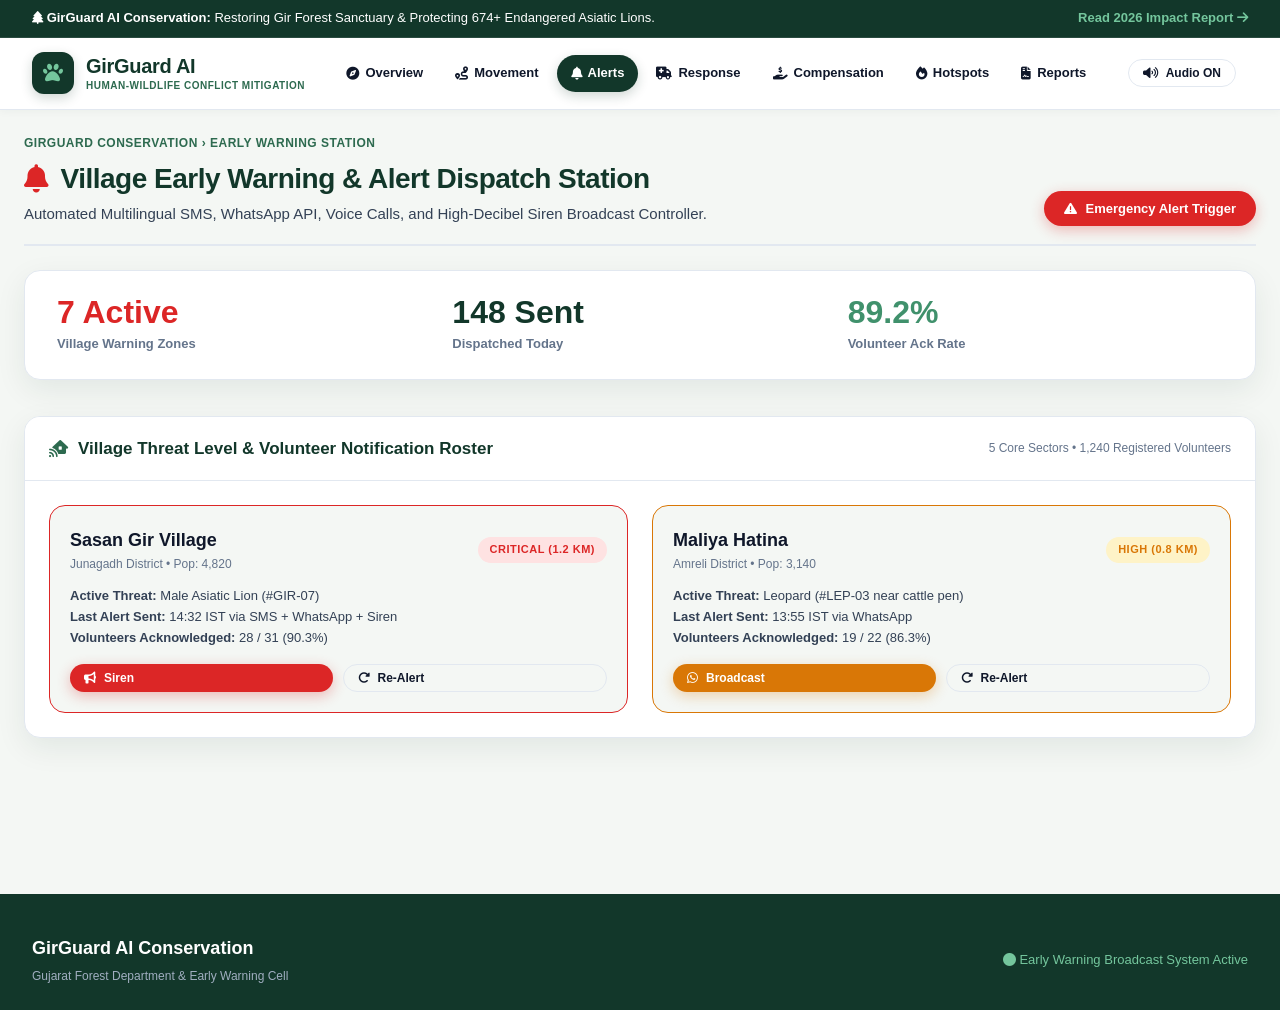
==== commit 124d2033: "Fix stylesheet link in alerts.html" ====
--- a/alerts.html
+++ b/alerts.html
@@ -11,7 +11,7 @@
 <!-- FontAwesome 6 CDN -->
 <link rel="stylesheet" href="https://cdnjs.cloudflare.com/ajax/libs/font-awesome/6.5.1/css/all.min.css"/>
 <!-- WeForest Inspired Stylesheet -->
-<link rel="stylesheet" href="css/styles.css"/>
+<link rel="stylesheet" href="styles.css"/>
 </head>
 <body>
 
--- a/styles.css
+++ b/styles.css
@@ -0,0 +1,660 @@
+/* ═══════════════════════════════════════════════════════════════════════════
+   GIRGUARD AI — WEFOREST CONSERVATION DESIGN SYSTEM (FIXED & POLISHED)
+   Inspired by WeForest.org | Zero Overlap Header & Full Officer Authentication
+   ═══════════════════════════════════════════════════════════════════════════ */
+
+@import url('https://fonts.googleapis.com/css2?family=Plus+Jakarta+Sans:wght@400;500;600;700;800&family=Outfit:wght@500;600;700;800&family=JetBrains+Mono:wght@400;500;600&display=swap');
+
+*, *::before, *::after {
+  box-sizing: border-box;
+  margin: 0;
+  padding: 0;
+}
+
+:root {
+  /* WeForest Brand Palette */
+  --wf-green-dark: #12372a;       /* Deep Forest Canopy */
+  --wf-green-primary: #2d6a4f;    /* Leaf Green */
+  --wf-green-medium: #40916c;     /* Emerald Accent */
+  --wf-green-light: #74c69d;      /* Sage Green */
+  --wf-green-pale: #e8f5e9;       /* Soft Mint Light */
+  
+  --wf-sand-bg: #f4f7f4;          /* Warm Earthy Canvas */
+  --wf-card-bg: #ffffff;          /* Crisp White Cards */
+  
+  --wf-amber: #d97706;            /* Sunset Ochre Warning */
+  --wf-amber-light: #fef3c7;
+  
+  --wf-red: #dc2626;              /* Alert Crimson */
+  --wf-red-light: #fee2e2;
+  
+  --wf-blue: #0284c7;
+  --wf-blue-light: #e0f2fe;
+  
+  --wf-text-dark: #0f172a;        /* Deep Slate Headlines */
+  --wf-text-body: #334155;        /* Body Paragraphs */
+  --wf-text-muted: #64748b;       /* Subtext & Captions */
+  
+  --wf-border: #e2e8f0;
+  --wf-border-green: rgba(45, 106, 79, 0.2);
+  
+  --wf-font-heading: 'Outfit', 'Plus Jakarta Sans', sans-serif;
+  --wf-font-body: 'Plus Jakarta Sans', sans-serif;
+  --wf-font-mono: 'JetBrains Mono', monospace;
+  
+  --wf-shadow-sm: 0 2px 8px rgba(18, 55, 42, 0.04);
+  --wf-shadow-md: 0 10px 30px rgba(18, 55, 42, 0.08);
+  --wf-shadow-lg: 0 20px 40px rgba(18, 55, 42, 0.12);
+  --wf-radius: 16px;
+}
+
+body {
+  font-family: var(--wf-font-body);
+  font-size: 15px;
+  line-height: 1.6;
+  background-color: var(--wf-sand-bg);
+  color: var(--wf-text-body);
+  -webkit-font-smoothing: antialiased;
+  min-height: 100vh;
+}
+
+/* ── TOP NOTICE BAR (RELATIVE & NO OVERLAP) ── */
+.wf-top-notice {
+  background: var(--wf-green-dark);
+  color: #ffffff;
+  padding: 8px 32px;
+  font-size: 13px;
+  font-weight: 500;
+  display: flex;
+  justify-content: space-between;
+  align-items: center;
+  position: relative;
+  z-index: 1002;
+  border-bottom: 1px solid rgba(255, 255, 255, 0.1);
+}
+
+.wf-top-notice a {
+  color: var(--wf-green-light);
+  text-decoration: none;
+  font-weight: 600;
+}
+
+.wf-top-notice a:hover {
+  text-decoration: underline;
+}
+
+/* ── STICKY NAVBAR (CLEAN HEIGHT & PADDING) ── */
+.navbar {
+  background: rgba(255, 255, 255, 0.98);
+  backdrop-filter: blur(12px);
+  border-bottom: 1px solid var(--wf-border);
+  min-height: 72px;
+  padding: 10px 32px;
+  display: flex;
+  align-items: center;
+  justify-content: space-between;
+  position: sticky;
+  top: 0;
+  z-index: 1000;
+  box-shadow: var(--wf-shadow-sm);
+  gap: 20px;
+}
+
+.navbar-brand {
+  display: flex;
+  align-items: center;
+  gap: 12px;
+  text-decoration: none;
+  flex-shrink: 0;
+}
+
+.logo-badge {
+  width: 42px;
+  height: 42px;
+  background: var(--wf-green-dark);
+  border-radius: 12px;
+  display: flex;
+  align-items: center;
+  justify-content: center;
+  color: var(--wf-green-light);
+  font-size: 20px;
+  box-shadow: 0 4px 12px rgba(18, 55, 42, 0.2);
+  flex-shrink: 0;
+}
+
+.brand-title {
+  font-family: var(--wf-font-heading);
+  font-size: 20px;
+  font-weight: 800;
+  letter-spacing: -0.3px;
+  color: var(--wf-green-dark);
+  line-height: 1.15;
+  display: flex;
+  flex-direction: column;
+}
+
+.brand-title span.gov-tag {
+  font-family: var(--wf-font-body);
+  font-size: 10px;
+  font-weight: 700;
+  letter-spacing: 0.5px;
+  text-transform: uppercase;
+  color: var(--wf-green-primary);
+  margin-top: 2px;
+  white-space: nowrap;
+}
+
+.navbar-nav {
+  display: flex;
+  gap: 4px;
+  list-style: none;
+  flex-wrap: wrap;
+}
+
+.navbar-nav a {
+  color: var(--wf-text-dark);
+  text-decoration: none;
+  padding: 8px 14px;
+  border-radius: 30px;
+  font-size: 13px;
+  font-weight: 600;
+  display: flex;
+  align-items: center;
+  gap: 6px;
+  transition: all 0.2s ease;
+  white-space: nowrap;
+}
+
+.navbar-nav a:hover {
+  background: var(--wf-green-pale);
+  color: var(--wf-green-primary);
+}
+
+.navbar-nav a.active {
+  background: var(--wf-green-dark);
+  color: #ffffff;
+  box-shadow: 0 4px 12px rgba(18, 55, 42, 0.2);
+}
+
+.navbar-right {
+  display: flex;
+  align-items: center;
+  gap: 12px;
+  flex-shrink: 0;
+}
+
+/* ── WEFOREST HERO SECTION ── */
+.wf-hero {
+  position: relative;
+  background: linear-gradient(135deg, rgba(18, 55, 42, 0.92), rgba(45, 106, 79, 0.88)), 
+              url('../images/hero_background.jpg');
+  background-size: cover;
+  background-position: center;
+  border-radius: 24px;
+  padding: 56px 44px;
+  margin-bottom: 32px;
+  color: #ffffff;
+  box-shadow: var(--wf-shadow-lg);
+  overflow: hidden;
+}
+
+.wf-hero-tag {
+  display: inline-flex;
+  align-items: center;
+  gap: 8px;
+  background: rgba(255, 255, 255, 0.15);
+  backdrop-filter: blur(8px);
+  padding: 6px 16px;
+  border-radius: 30px;
+  font-size: 13px;
+  font-weight: 600;
+  text-transform: uppercase;
+  letter-spacing: 1px;
+  color: var(--wf-green-light);
+  margin-bottom: 16px;
+  border: 1px solid rgba(255, 255, 255, 0.2);
+}
+
+.wf-hero h1 {
+  font-family: var(--wf-font-heading);
+  font-size: 36px;
+  font-weight: 800;
+  line-height: 1.2;
+  margin-bottom: 12px;
+  letter-spacing: -0.8px;
+  max-width: 840px;
+}
+
+.wf-hero p {
+  font-size: 15px;
+  color: #e2e8f0;
+  max-width: 760px;
+  margin-bottom: 24px;
+  line-height: 1.6;
+}
+
+.wf-hero-actions {
+  display: flex;
+  gap: 14px;
+  flex-wrap: wrap;
+}
+
+/* ── WEFOREST IMPACT COUNTER STRIP ── */
+.wf-impact-strip {
+  background: var(--wf-card-bg);
+  border-radius: var(--wf-radius);
+  padding: 24px 32px;
+  display: grid;
+  grid-template-columns: repeat(auto-fit, minmax(170px, 1fr));
+  gap: 20px;
+  margin-bottom: 36px;
+  box-shadow: var(--wf-shadow-md);
+  border: 1px solid var(--wf-border);
+}
+
+.impact-item {
+  display: flex;
+  flex-direction: column;
+}
+
+.impact-val {
+  font-family: var(--wf-font-heading);
+  font-size: 32px;
+  font-weight: 800;
+  color: var(--wf-green-dark);
+  line-height: 1.1;
+}
+
+.impact-label {
+  font-size: 13px;
+  font-weight: 600;
+  color: var(--wf-text-muted);
+  margin-top: 4px;
+}
+
+/* ── BUTTONS ── */
+.btn {
+  padding: 10px 20px;
+  border-radius: 30px;
+  font-size: 13px;
+  font-weight: 700;
+  cursor: pointer;
+  border: none;
+  display: inline-flex;
+  align-items: center;
+  gap: 8px;
+  transition: all 0.2s ease;
+  font-family: var(--wf-font-body);
+  text-decoration: none;
+}
+
+.btn-primary {
+  background: var(--wf-green-primary);
+  color: #ffffff;
+  box-shadow: 0 4px 14px rgba(45, 106, 79, 0.3);
+}
+.btn-primary:hover {
+  background: var(--wf-green-dark);
+  transform: translateY(-2px);
+}
+
+.btn-accent {
+  background: var(--wf-amber);
+  color: #ffffff;
+  box-shadow: 0 4px 14px rgba(217, 119, 6, 0.3);
+}
+.btn-accent:hover {
+  background: #b45309;
+  transform: translateY(-2px);
+}
+
+.btn-danger {
+  background: var(--wf-red);
+  color: #ffffff;
+  box-shadow: 0 4px 14px rgba(220, 38, 38, 0.3);
+}
+.btn-danger:hover {
+  background: #b91c1c;
+  transform: translateY(-2px);
+}
+
+.btn-outline-white {
+  background: rgba(255, 255, 255, 0.15);
+  backdrop-filter: blur(8px);
+  color: #ffffff;
+  border: 1.5px solid rgba(255, 255, 255, 0.4);
+}
+.btn-outline-white:hover {
+  background: #ffffff;
+  color: var(--wf-green-dark);
+}
+
+.btn-outline {
+  background: transparent;
+  border: 1.5px solid var(--wf-border);
+  color: var(--wf-text-dark);
+}
+.btn-outline:hover {
+  background: var(--wf-sand-bg);
+  border-color: var(--wf-green-primary);
+  color: var(--wf-green-primary);
+}
+
+.btn-sm {
+  padding: 6px 14px;
+  font-size: 12px;
+  border-radius: 20px;
+}
+
+/* ── CARDS & PANELS ── */
+.glass-panel {
+  background: var(--wf-card-bg);
+  border-radius: var(--wf-radius);
+  border: 1px solid var(--wf-border);
+  overflow: hidden;
+  box-shadow: var(--wf-shadow-md);
+  margin-bottom: 28px;
+  transition: transform 0.2s, box-shadow 0.2s;
+}
+
+.glass-panel:hover {
+  box-shadow: var(--wf-shadow-lg);
+}
+
+.panel-header {
+  padding: 18px 24px;
+  border-bottom: 1px solid var(--wf-border);
+  display: flex;
+  align-items: center;
+  justify-content: space-between;
+  background: #ffffff;
+}
+
+.panel-title {
+  font-family: var(--wf-font-heading);
+  font-size: 17px;
+  font-weight: 700;
+  color: var(--wf-green-dark);
+  display: flex;
+  align-items: center;
+  gap: 10px;
+}
+
+.panel-meta {
+  font-size: 12px;
+  color: var(--wf-text-muted);
+  font-weight: 500;
+}
+
+.panel-body {
+  padding: 24px;
+}
+
+/* ── PAGE CONTAINER & HEADER ── */
+.page-wrap {
+  max-width: 1360px;
+  margin: 0 auto;
+  padding: 24px 24px 64px;
+}
+
+.page-header {
+  margin-bottom: 24px;
+  display: flex;
+  justify-content: space-between;
+  align-items: flex-end;
+  border-bottom: 2px solid var(--wf-border);
+  padding-bottom: 18px;
+}
+
+.page-title h1 {
+  font-family: var(--wf-font-heading);
+  font-size: 28px;
+  font-weight: 800;
+  color: var(--wf-green-dark);
+  letter-spacing: -0.5px;
+  display: flex;
+  align-items: center;
+  gap: 12px;
+}
+
+.page-title p {
+  color: var(--wf-text-muted);
+  font-size: 14px;
+  margin-top: 4px;
+}
+
+.breadcrumb {
+  font-size: 12px;
+  font-weight: 600;
+  color: var(--wf-green-primary);
+  margin-bottom: 4px;
+  text-transform: uppercase;
+  letter-spacing: 0.5px;
+}
+
+/* ── LEAFLET MAP CONTAINER ── */
+#command-map {
+  height: 460px;
+  width: 100%;
+  border-radius: 0 0 var(--wf-radius) var(--wf-radius);
+  z-index: 1;
+}
+
+/* ── BADGES & STATUS ── */
+.status-badge {
+  padding: 4px 12px;
+  border-radius: 20px;
+  font-size: 11px;
+  font-weight: 700;
+  text-transform: uppercase;
+  letter-spacing: 0.5px;
+  display: inline-flex;
+  align-items: center;
+  gap: 6px;
+}
+
+.badge-critical { background: var(--wf-red-light); color: var(--wf-red); }
+.badge-high { background: var(--wf-amber-light); color: var(--wf-amber); }
+.badge-medium { background: var(--wf-blue-light); color: var(--wf-blue); }
+.badge-low { background: var(--wf-green-pale); color: var(--wf-green-dark); }
+
+/* ── TABLES ── */
+.tactical-table {
+  width: 100%;
+  border-collapse: collapse;
+  font-size: 14px;
+}
+
+.tactical-table th {
+  background: var(--wf-sand-bg);
+  padding: 12px 16px;
+  text-align: left;
+  font-size: 12px;
+  font-weight: 700;
+  text-transform: uppercase;
+  letter-spacing: 0.5px;
+  color: var(--wf-text-muted);
+  border-bottom: 1px solid var(--wf-border);
+}
+
+.tactical-table td {
+  padding: 14px 16px;
+  border-bottom: 1px solid var(--wf-border);
+  vertical-align: middle;
+  color: var(--wf-text-dark);
+}
+
+.tactical-table tr:hover {
+  background: #f8fafc;
+}
+
+/* ── TELEMETRY ITEM LIST ── */
+.telemetry-item {
+  display: flex;
+  align-items: center;
+  justify-content: space-between;
+  padding: 12px 16px;
+  background: var(--wf-sand-bg);
+  border: 1px solid var(--wf-border);
+  border-radius: 12px;
+  margin-bottom: 10px;
+}
+
+.telemetry-info {
+  display: flex;
+  align-items: center;
+  gap: 12px;
+}
+
+.telemetry-icon {
+  width: 38px;
+  height: 38px;
+  border-radius: 10px;
+  display: flex;
+  align-items: center;
+  justify-content: center;
+  font-size: 16px;
+}
+
+.t-icon-red { background: var(--wf-red-light); color: var(--wf-red); }
+.t-icon-amber { background: var(--wf-amber-light); color: var(--wf-amber); }
+
+.telemetry-details h4 {
+  font-size: 13px;
+  font-weight: 700;
+  color: var(--wf-text-dark);
+}
+
+.telemetry-details p {
+  font-size: 11px;
+  color: var(--wf-text-muted);
+  font-family: var(--wf-font-mono);
+}
+
+/* ── DISPATCH & LOGIN MODALS ── */
+.modal-backdrop {
+  position: fixed;
+  inset: 0;
+  background: rgba(18, 55, 42, 0.75);
+  backdrop-filter: blur(8px);
+  z-index: 2000;
+  display: flex;
+  align-items: center;
+  justify-content: center;
+  opacity: 0;
+  pointer-events: none;
+  transition: opacity 0.2s ease;
+}
+
+.modal-backdrop.active {
+  opacity: 1;
+  pointer-events: auto;
+}
+
+.modal-box {
+  background: #ffffff;
+  border-radius: 20px;
+  width: 100%;
+  max-width: 520px;
+  padding: 32px;
+  box-shadow: var(--wf-shadow-lg);
+  border: 1px solid var(--wf-border);
+}
+
+.modal-header {
+  display: flex;
+  justify-content: space-between;
+  align-items: center;
+  margin-bottom: 20px;
+  border-bottom: 1px solid var(--wf-border);
+  padding-bottom: 14px;
+}
+
+.modal-header h3 {
+  font-family: var(--wf-font-heading);
+  font-size: 20px;
+  font-weight: 700;
+  color: var(--wf-green-dark);
+}
+
+.modal-close {
+  background: none;
+  border: none;
+  color: var(--wf-text-muted);
+  font-size: 24px;
+  cursor: pointer;
+}
+
+.form-field {
+  display: flex;
+  flex-direction: column;
+  gap: 6px;
+  margin-bottom: 16px;
+}
+
+.form-field label {
+  font-size: 12px;
+  font-weight: 700;
+  text-transform: uppercase;
+  color: var(--wf-text-muted);
+}
+
+.form-field select, .form-field input, .form-field textarea {
+  background: var(--wf-sand-bg);
+  border: 1px solid var(--wf-border);
+  border-radius: 10px;
+  padding: 12px 16px;
+  color: var(--wf-text-dark);
+  font-family: inherit;
+  font-size: 14px;
+  outline: none;
+}
+
+.form-field select:focus, .form-field input:focus {
+  border-color: var(--wf-green-primary);
+  background: #ffffff;
+}
+
+/* ── FOOTER ── */
+.site-footer {
+  background: var(--wf-green-dark);
+  color: #e2e8f0;
+  padding: 40px 32px 24px;
+  margin-top: 64px;
+  font-size: 13px;
+}
+
+.footer-content {
+  max-width: 1360px;
+  margin: 0 auto;
+  display: flex;
+  justify-content: space-between;
+  align-items: center;
+  flex-wrap: wrap;
+  gap: 20px;
+}
+
+.footer-brand-title {
+  font-family: var(--wf-font-heading);
+  font-size: 18px;
+  font-weight: 700;
+  color: #ffffff;
+}
+
+/* Responsive */
+@media (max-width: 1100px) {
+  .navbar-nav {
+    display: none;
+  }
+}
+@media (max-width: 900px) {
+  .page-wrap {
+    padding: 16px 16px 48px;
+  }
+  .wf-hero {
+    padding: 36px 24px;
+  }
+  .wf-hero h1 {
+    font-size: 26px;
+  }
+}
